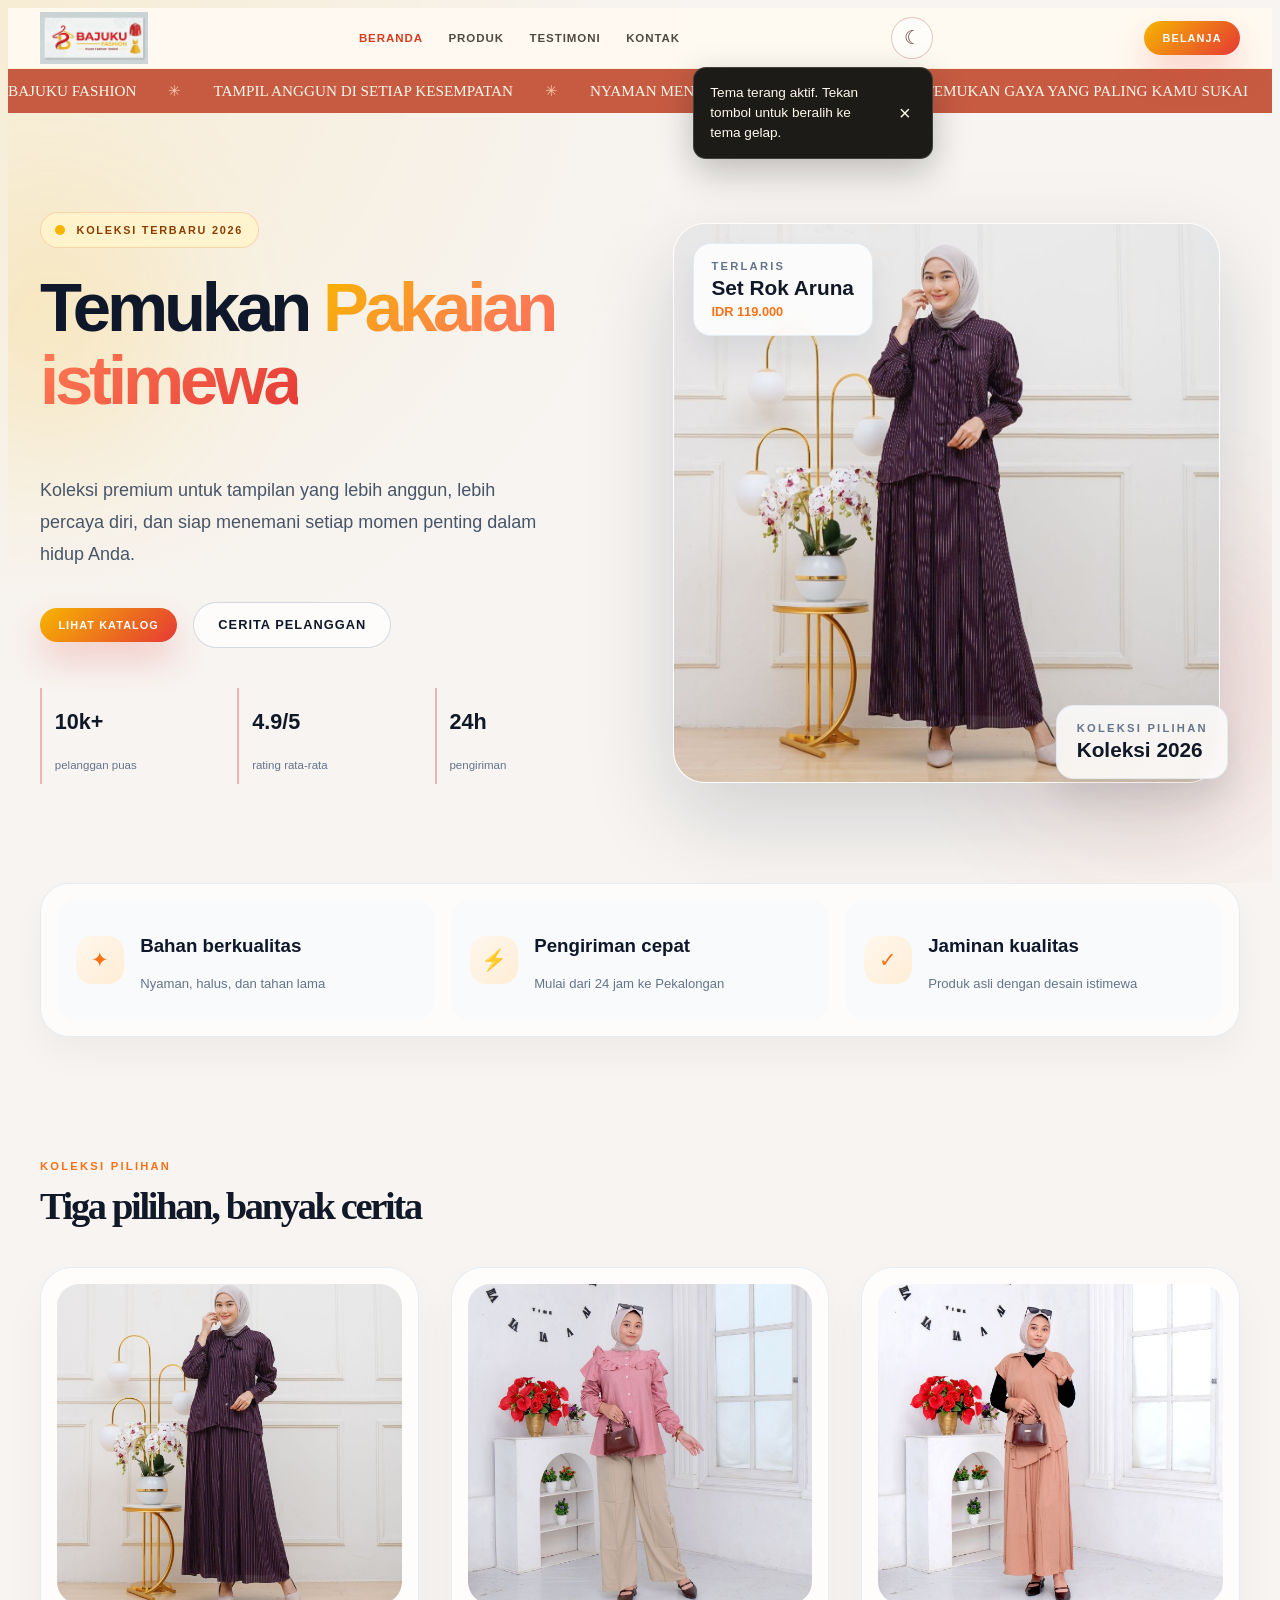
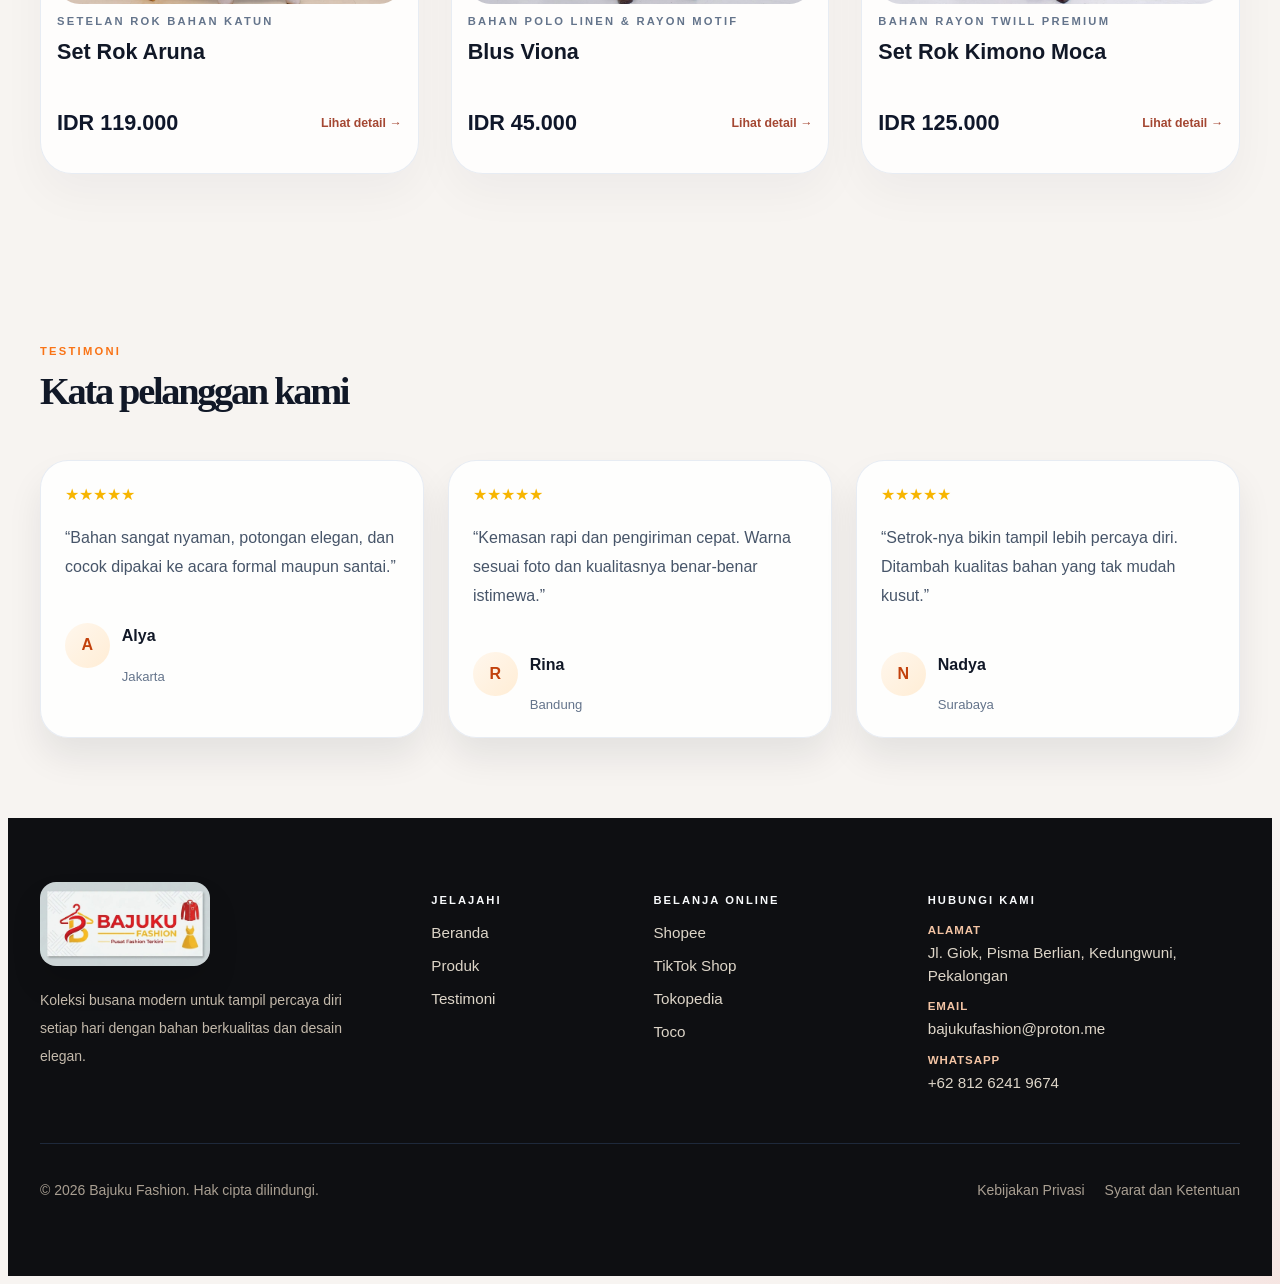
==== index.html @ 272b587d "v1.3.6" ====
<!DOCTYPE html>
<html lang="id">
  <head>
    <meta charset="UTF-8" />
    <meta name="viewport" content="width=device-width, initial-scale=1.0" />
    <title>Bajuku Fashion | Busana Wanita</title>
    <meta
      name="description"
      content="Bajuku Fashion menghadirkan koleksi set rok, blus, dan kimono berkualitas dengan desain modern dan nyaman untuk setiap aktivitas."
    />
    <meta name="color-scheme" content="light dark" />
    <link rel="icon" type="image/png" href="assets/img/logo-toko/bajuku-favicon.png" />
    <link rel="stylesheet" href="style.css" />
  </head>
  <body class="bg-[#f7f4f1] text-slate-800 antialiased">
    <header class="site-header">
      <div class="site-header-inner mx-auto max-w-7xl px-3 sm:px-6 lg:px-8">
        <a href="index.html" class="brand-mark" aria-label="Beranda Bajuku Fashion">
          <img src="assets/img/logo-toko/bajuku-landscape.avif" alt="Logo Bajuku Fashion" class="brand-logo" loading="eager" />
        </a>

        <nav class="site-nav" aria-label="Navigasi utama">
          <a href="index.html" class="nav-link active">Beranda</a>
          <a href="index.html#produk" class="nav-link">Produk</a>
          <a href="index.html#testimoni" class="nav-link">Testimoni</a>
          <a href="index.html#kontak" class="nav-link">Kontak</a>
        </nav>

        <div class="theme-controls">
          <button type="button" class="theme-toggle" aria-label="Aktifkan tema gelap" aria-pressed="false"><span aria-hidden="true">☾</span></button>
          <aside class="theme-toast" role="status" aria-live="polite" aria-atomic="true" hidden>
            <span data-theme-toast-message></span>
            <button type="button" class="theme-toast-close" aria-label="Tutup pesan tema">×</button>
          </aside>
        </div>
        <a href="#produk" class="primary-btn header-cta">Belanja</a>
      </div>
    </header>

    <div class="ticker" aria-label="Bajuku Fashion, tampil anggun, nyaman sepanjang hari, gaya percaya diri, koleksi istimewa">
      <div class="ticker-track" aria-hidden="true">
        <div class="ticker-group"><span>Bajuku Fashion</span><i>✳</i><span>Tampil anggun di setiap kesempatan</span><i>✳</i><span>Nyaman menemani langkahmu</span><i>✳</i><span>Temukan gaya yang paling kamu sukai</span><i>✳</i><span>Detail manis, pesona istimewa</span><i>✳</i><span>Rayakan cantik versimu</span><i>✳</i><span>Fashion wanita untuk hari penuh cerita</span><i>✳</i><span>Percaya diri, jadi diri sendiri</span><i>✳</i><span>Koleksi istimewa untukmu</span><i>✳</i><span>Cantik dan nyaman sepanjang hari</span><i>✳</i><span>Gaya percaya diri dimulai dari sini</span><i>✳</i><span>Temukan kenyamanan dalam setiap langkah</span><i>✳</i></div>
        <div class="ticker-group"><span>Bajuku Fashion</span><i>✳</i><span>Tampil anggun di setiap kesempatan</span><i>✳</i><span>Nyaman menemani langkahmu</span><i>✳</i><span>Temukan gaya yang paling kamu sukai</span><i>✳</i><span>Detail manis, pesona istimewa</span><i>✳</i><span>Rayakan cantik versimu</span><i>✳</i><span>Fashion wanita untuk hari penuh cerita</span><i>✳</i><span>Percaya diri, jadi diri sendiri</span><i>✳</i><span>Koleksi istimewa untukmu</span><i>✳</i><span>Cantik dan nyaman sepanjang hari</span><i>✳</i><span>Gaya percaya diri dimulai dari sini</span><i>✳</i><span>Temukan kenyamanan dalam setiap langkah</span><i>✳</i></div>
      </div>
    </div>

    <main id="home">
      <section class="hero-wrap">
        <div class="hero-orb orb-left"></div>
        <div class="hero-orb orb-right"></div>

        <div class="mx-auto grid max-w-7xl items-center gap-12 px-4 py-16 sm:px-6 lg:grid-cols-[1.05fr_0.95fr] lg:px-8 lg:py-20">
          <div class="reveal">
            <span class="hero-badge">
              <span class="inline-block h-2.5 w-2.5 rounded-full bg-brand-500"></span>
              Koleksi terbaru 2026
            </span>
            <h1 class="hero-title mt-6 max-w-xl text-4xl font-extrabold leading-[1.05] tracking-[-0.06em] text-slate-900 sm:text-5xl lg:text-[4.3rem]">
              Temukan <span class="gradient-text">Pakaian istimewa</span>
            </h1>
            <p class="mt-6 max-w-lg text-base leading-8 text-slate-600 sm:text-lg">
              Koleksi premium untuk tampilan yang lebih anggun, lebih percaya diri, dan siap menemani setiap momen penting dalam hidup Anda.
            </p>

            <div class="mt-8 flex flex-wrap items-center gap-4">
              <a href="#produk" class="primary-btn">Lihat katalog</a>
              <a href="#testimoni" class="secondary-btn">Cerita pelanggan</a>
            </div>

            <div class="mt-10 grid max-w-xl grid-cols-3 gap-4">
              <div class="stat-card">
                <p class="stat-value">10k+</p>
                <p class="stat-label">pelanggan puas</p>
              </div>
              <div class="stat-card">
                <p class="stat-value">4.9/5</p>
                <p class="stat-label">rating rata-rata</p>
              </div>
              <div class="stat-card">
                <p class="stat-value">24h</p>
                <p class="stat-label">pengiriman</p>
              </div>
            </div>
          </div>

          <div class="hero-visual reveal">
            <div class="hero-card main-card">
              <img src="assets/img/aruna-set-rok/aruna-set-rok-burgundy.avif" alt="Set Rok Aruna warna burgundy" loading="eager" fetchpriority="high" />
            </div>
            <div class="floating-tag tag-left">
              <span>Terlaris</span>
              <strong>Set Rok Aruna</strong>
              <em>IDR 119.000</em>
            </div>
            <div class="floating-tag tag-right">
              <span>Koleksi pilihan</span>
              <strong>Koleksi 2026</strong>
            </div>
          </div>
        </div>
      </section>

      <section class="mx-auto max-w-7xl px-4 pb-8 sm:px-6 lg:px-8">
        <div class="feature-band">
          <div class="feature-item">
            <div class="feature-ico">✦</div>
            <div>
              <h3>Bahan berkualitas</h3>
              <p>Nyaman, halus, dan tahan lama</p>
            </div>
          </div>
          <div class="feature-item">
            <div class="feature-ico">⚡</div>
            <div>
              <h3>Pengiriman cepat</h3>
              <p>Mulai dari 24 jam ke Pekalongan</p>
            </div>
          </div>
          <div class="feature-item">
            <div class="feature-ico">✓</div>
            <div>
              <h3>Jaminan kualitas</h3>
              <p>Produk asli dengan desain istimewa</p>
            </div>
          </div>
        </div>
      </section>

      <section id="produk" class="mx-auto max-w-7xl px-4 py-20 sm:px-6 lg:px-8">
        <div class="section-heading reveal">
          <p class="eyebrow">Koleksi pilihan</p>
          <h2 class="section-title">Tiga pilihan, banyak cerita</h2>
        </div>

        <div class="product-grid">
          <a class="product-card-link reveal" href="aruna.html" aria-label="Lihat detail Set Rok Aruna">
            <article class="product-card">
              <div class="product-image-wrap">
                <img src="assets/img/aruna-set-rok/aruna-set-rok-burgundy.avif" alt="Set Rok Aruna warna burgundy" loading="lazy" />
              </div>
              <p class="product-type">SETELAN ROK BAHAN KATUN</p>
              <h3 class="product-name">Set Rok Aruna</h3>
              <div class="product-card-bottom"><p class="price">IDR 119.000</p><span class="detail-link">Lihat detail <span aria-hidden="true">→</span></span></div>
            </article>
          </a>

          <a class="product-card-link reveal" href="viona.html" aria-label="Lihat detail Blus Viona">
            <article class="product-card">
              <div class="product-image-wrap">
                <img src="assets/img/blus-atasan/blus-viona-DustyPink.avif" alt="Blus Viona warna merah muda dusty pink" loading="lazy" />
              </div>
              <p class="product-type">BAHAN POLO LINEN &amp; RAYON MOTIF</p>
              <h3 class="product-name">Blus Viona</h3>
              <div class="product-card-bottom"><p class="price">IDR 45.000</p><span class="detail-link">Lihat detail <span aria-hidden="true">→</span></span></div>
            </article>
          </a>

          <a class="product-card-link reveal" href="kimono.html" aria-label="Lihat detail Set Rok Kimono">
            <article class="product-card">
              <div class="product-image-wrap">
                <img src="assets/img/set-rok-kimono/set-rok-kimono-mocca1.avif" alt="Set rok kimono rayon twill warna moca" loading="lazy" />
              </div>
              <p class="product-type">BAHAN RAYON TWILL PREMIUM</p>
              <h3 class="product-name">Set Rok Kimono Moca</h3>
              <div class="product-card-bottom"><p class="price">IDR 125.000</p><span class="detail-link">Lihat detail <span aria-hidden="true">→</span></span></div>
            </article>
          </a>
        </div>
      </section>

      <section id="testimoni" class="mx-auto max-w-7xl px-4 py-20 sm:px-6 lg:px-8">
        <div class="mb-12 reveal">
          <p class="eyebrow">Testimoni</p>
          <h2 class="section-title">Kata pelanggan kami</h2>
        </div>

        <div class="grid gap-6 md:grid-cols-3">
          <article class="testimonial reveal">
            <div class="mb-5 text-brand-500">★★★★★</div>
            <p>“Bahan sangat nyaman, potongan elegan, dan cocok dipakai ke acara formal maupun santai.”</p>
            <div class="mt-6 flex items-center gap-3">
              <div class="avatar">A</div>
              <div>
                <h4>Alya</h4>
                <span>Jakarta</span>
              </div>
            </div>
          </article>

          <article class="testimonial reveal">
            <div class="mb-5 text-brand-500">★★★★★</div>
            <p>“Kemasan rapi dan pengiriman cepat. Warna sesuai foto dan kualitasnya benar-benar istimewa.”</p>
            <div class="mt-6 flex items-center gap-3">
              <div class="avatar">R</div>
              <div>
                <h4>Rina</h4>
                <span>Bandung</span>
              </div>
            </div>
          </article>

          <article class="testimonial reveal">
            <div class="mb-5 text-brand-500">★★★★★</div>
            <p>“Setrok-nya bikin tampil lebih percaya diri. Ditambah kualitas bahan yang tak mudah kusut.”</p>
            <div class="mt-6 flex items-center gap-3">
              <div class="avatar">N</div>
              <div>
                <h4>Nadya</h4>
                <span>Surabaya</span>
              </div>
            </div>
          </article>
        </div>
      </section>
    </main>

    <footer id="kontak" class="bg-[#0e0f12]">
      <div class="mx-auto max-w-7xl px-4 py-16 sm:px-6 lg:px-8">
        <div class="grid landing-footer-grid gap-10">
          <div>
            <img src="assets/img/logo-toko/bajuku-landscape.avif" alt="Logo Bajuku Fashion" class="footer-logo" loading="lazy" />
            <p class="footer-description mt-5 max-w-xs text-sm leading-7">
              Koleksi busana modern untuk tampil percaya diri setiap hari dengan bahan berkualitas dan desain elegan.
            </p>
          </div>

          <div>
            <h3 class="footer-title">Jelajahi</h3>
            <ul class="footer-list">
              <li><a href="#home">Beranda</a></li>
              <li><a href="#produk">Produk</a></li>
              <li><a href="#testimoni">Testimoni</a></li>
            </ul>
          </div>

          <div>
            <h3 class="footer-title">Belanja Online</h3>
            <ul class="footer-list">
              <li><a href="https://shopee.co.id/bajukufashion99" target="_blank" rel="noopener noreferrer">Shopee</a></li>
              <li><a href="https://shop-id.tokopedia.com/view/product/1737655956384155134?" target="_blank" rel="noopener noreferrer">TikTok Shop</a></li>
              <li><a href="https://www.tokopedia.com/bajukufashion-209" target="_blank" rel="noopener noreferrer">Tokopedia</a></li>
              <li><a href="https://toco.id/store/bajuku-fashion" target="_blank" rel="noopener noreferrer">Toco</a></li>
            </ul>
          </div>

          <div>
            <h3 class="footer-title">Hubungi Kami</h3>
            <ul class="footer-list footer-contact-list">
              <li><span>Alamat</span><a href="https://www.google.com/maps/place/Asmaqila.id/@-6.9612144,109.6552704,21z/data=!4m6!3m5!1s0x2e702164f51b8b85:0x54703a730a37193d!8m2!3d-6.9612461!4d109.6552246!16s%2Fg%2F11ypdhgjb1?entry=ttu&amp;g_ep=EgoyMDI2MDkyMy4wIKXMDSoASAFQAw%3D%3D" target="_blank" rel="noopener noreferrer">Jl. Giok, Pisma Berlian, Kedungwuni, Pekalongan</a></li>
              <li><span>Email</span><a href="mailto:bajukufashion@proton.me">bajukufashion@proton.me</a></li>
              <li><span>WhatsApp</span><a href="https://wa.me/6281262419674" target="_blank" rel="noopener noreferrer">+62 812 6241 9674</a></li>
            </ul>
          </div>
        </div>

        <div class="mt-12 flex flex-col gap-4 border-t border-slate-800 pt-6 text-sm footer-legal sm:flex-row sm:items-center sm:justify-between">
          <p>© <span id="year">2026</span> Bajuku Fashion. Hak cipta dilindungi.</p>
          <div class="flex items-center gap-5">
            <a href="kebijakan-privasi.html">Kebijakan Privasi</a>
            <a href="syarat-ketentuan.html">Syarat dan Ketentuan</a>
          </div>
        </div>
      </div>
    </footer>

    <script src="script.js" defer></script>
  </body>
</html>
---- style.css ----
html {
  scroll-behavior: smooth;
}

body {
  font-family: Arial, Helvetica, sans-serif;
  background:
    radial-gradient(circle at top left, rgba(247, 181, 0, 0.12), transparent 22%),
    radial-gradient(circle at bottom right, rgba(229, 57, 53, 0.08), transparent 15%),
    #fffaf2;
}

img {
  display: block;
  max-width: 100%;
}

a,
a:hover,
a:focus-visible {
  color: inherit;
  text-decoration: none;
}

.gradient-text {
  background: linear-gradient(135deg, #f7b500 0%, #ff7b54 42%, #e53935 100%);
  -webkit-background-clip: text;
  background-clip: text;
  color: transparent;
}

.site-header {
  position: relative;
  background: rgba(255, 250, 242, 0.96);
  border-bottom: 1px solid rgba(201, 144, 18, 0.12);
}

.site-header-inner {
  min-height: 60px;
  display: flex;
  align-items: center;
  justify-content: space-between;
  gap: 1.5rem;
}

.brand-mark {
  display: inline-flex;
  align-items: center;
  justify-content: center;
  line-height: 0;
}

.brand-logo {
  width: 108px;
  height: 54px;
  object-fit: contain;
}

.nav-link {
  transition: color 0.25s ease;
}

.site-nav {
  display: flex;
  align-items: center;
  justify-content: center;
  flex-wrap: wrap;
  gap: clamp(0.7rem, 2vw, 1.8rem);
  color: #514a42;
  font-size: 0.72rem;
  font-weight: 700;
  letter-spacing: 0.08em;
  text-transform: uppercase;
}

.nav-link:hover,
.nav-link.active {
  color: #d63d1f;
}

.ticker {
  overflow: hidden;
  background: #c65b42;
  color: #fff8ed;
  padding: 0.82rem 0;
}

.ticker-track,
.ticker-group {
  display: flex;
  align-items: center;
}

.ticker-track {
  width: max-content;
  animation: ticker-scroll 52s linear infinite;
}

.ticker-group {
  flex: 0 0 auto;
  gap: 2rem;
  padding-right: 2rem;
  font-family: 'Times New Roman', Times, serif;
  font-size: 0.95rem;
  white-space: nowrap;
  text-transform: uppercase;
}

.ticker-group i {
  color: #f5c6aa;
  font-style: normal;
}

@keyframes ticker-scroll {
  from { transform: translateX(-50%); }
  to { transform: translateX(0); }
}

.primary-btn,
.secondary-btn,
.shop-btn,
.promo-btn {
  transition: all 0.25s ease;
}

.primary-btn {
  display: inline-flex;
  align-items: center;
  justify-content: center;
  border-radius: 9999px;
  background: linear-gradient(135deg, #f7b500 0%, #e53935 100%);
  color: #fff;
  padding: 0.7rem 1.15rem;
  font-size: 0.68rem;
  font-weight: 800;
  letter-spacing: 0.1em;
  text-transform: uppercase;
  box-shadow: 0 18px 35px rgba(229, 57, 53, 0.22);
}

.primary-btn:hover,
.secondary-btn:hover,
.shop-btn:hover,
.promo-btn:hover {
  transform: translateY(-2px);
}

.secondary-btn {
  display: inline-flex;
  align-items: center;
  justify-content: center;
  border-radius: 9999px;
  border: 1px solid rgba(148, 163, 184, 0.38);
  background: rgba(255, 255, 255, 0.7);
  color: #0f172a;
  padding: 0.9rem 1.5rem;
  font-size: 0.8rem;
  font-weight: 800;
  letter-spacing: 0.08em;
  text-transform: uppercase;
}

.hero-wrap {
  position: relative;
  overflow: hidden;
}

.hero-orb {
  position: absolute;
  border-radius: 50%;
  filter: blur(80px);
  opacity: 0.7;
}

.orb-left {
  left: -80px;
  top: 90px;
  width: 240px;
  height: 240px;
  background: rgba(247, 181, 0, 0.26);
}

.orb-right {
  right: -30px;
  bottom: 60px;
  width: 280px;
  height: 280px;
  background: rgba(229, 57, 53, 0.18);
}

.hero-badge {
  display: inline-flex;
  align-items: center;
  gap: 0.7rem;
  border-radius: 9999px;
  border: 1px solid rgba(231, 70, 35, 0.18);
  background: rgba(255, 244, 205, 0.9);
  color: #8c3d00;
  padding: 0.7rem 0.9rem;
  font-size: 0.68rem;
  font-weight: 800;
  letter-spacing: 0.16em;
  text-transform: uppercase;
}

.hero-visual {
  position: relative;
  min-height: 610px;
}

.hero-card {
  position: absolute;
  overflow: hidden;
  border-radius: 2rem;
  border: 1px solid rgba(255, 255, 255, 0.7);
  background: rgba(255, 255, 255, 0.7);
  box-shadow: 0 35px 90px rgba(15, 23, 42, 0.16);
}

.main-card {
  right: 20px;
  top: 30px;
  width: min(100%, 560px);
  height: 560px;
}

.main-card img {
  width: 100%;
  height: 100%;
  object-fit: cover;
}

.floating-tag {
  position: absolute;
  display: flex;
  flex-direction: column;
  gap: 0.25rem;
  border-radius: 1.1rem;
  background: rgba(255, 255, 255, 0.82);
  border: 1px solid rgba(226, 232, 240, 0.9);
  box-shadow: 0 18px 30px rgba(15, 23, 42, 0.08);
  backdrop-filter: blur(8px);
}

.tag-left {
  left: 0;
  top: 50px;
  padding: 1rem 1.1rem;
}

.tag-right {
  right: 12px;
  bottom: 24px;
  padding: 1rem 1.2rem;
}

.floating-tag span,
.panel-kicker,
.product-type,
.eyebrow,
.footer-title {
  font-size: 0.7rem;
  letter-spacing: 0.2em;
  text-transform: uppercase;
  font-weight: 800;
}

.floating-tag strong,
.footer-title,
.product-name,
.stat-value,
.section-title,
.testimonial h4 {
  color: #111827;
}

.floating-tag span {
  color: #64748b;
}

.floating-tag strong {
  font-size: 1.3rem;
  font-weight: 900;
}

.floating-tag em {
  font-size: 0.8rem;
  color: #f97316;
  font-style: normal;
  font-weight: 800;
}

.feature-band {
  display: grid;
  gap: 1rem;
  grid-template-columns: repeat(3, minmax(0, 1fr));
  border: 1px solid rgba(148, 163, 184, 0.2);
  background: rgba(255, 255, 255, 0.7);
  border-radius: 1.8rem;
  box-shadow: 0 18px 35px rgba(15, 23, 42, 0.04);
  padding: 1rem;
}

.feature-item {
  display: flex;
  align-items: center;
  gap: 1rem;
  border-radius: 1.2rem;
  background: rgba(248, 250, 252, 0.8);
  padding: 1rem 1.2rem;
}

.feature-ico {
  display: flex;
  align-items: center;
  justify-content: center;
  width: 3rem;
  height: 3rem;
  border-radius: 1rem;
  background: linear-gradient(135deg, #fff7ed 0%, #ffedd5 100%);
  color: #f97316;
  font-size: 1.3rem;
}

.feature-item h3 {
  font-weight: 800;
  color: #0f172a;
}

.feature-item p {
  color: #64748b;
  font-size: 0.82rem;
  margin-top: 0.2rem;
}

.eyebrow {
  color: #f97316;
}

.section-title {
  margin-top: 0.8rem;
  font-size: clamp(2rem, 3vw, 3rem);
  line-height: 1.1;
  letter-spacing: -0.06em;
  font-weight: 900;
  font-family: 'Times New Roman', Times, serif;
}

.section-heading {
  margin-bottom: 2.5rem;
}

.stat-card {
  min-width: 0;
  border-left: 2px solid rgba(229, 57, 53, 0.35);
  padding-left: 0.8rem;
}

.stat-value {
  font-size: 1.35rem;
  font-weight: 900;
  line-height: 1.2;
}

.stat-label {
  margin-top: 0.3rem;
  color: #64748b;
  font-size: 0.72rem;
  line-height: 1.4;
}

h1 {
  font-family: 'Times New Roman', Times, serif;
}

.hero-title {
  font-family: "SF Pro Display", -apple-system, BlinkMacSystemFont, sans-serif;
  font-weight: 700;
}

.filter-row {
  display: flex;
  flex-wrap: wrap;
  gap: 0.75rem;
}

.filter-btn,
.gallery-btn {
  transition: all 0.25s ease;
}

.filter-btn {
  border-radius: 9999px;
  border: 1px solid rgba(148, 163, 184, 0.25);
  background: rgba(255, 255, 255, 0.7);
  padding: 0.8rem 1.1rem;
  font-size: 0.72rem;
  font-weight: 800;
  letter-spacing: 0.12em;
  text-transform: uppercase;
  color: #334155;
}

.filter-btn:hover,
.filter-btn.active {
  background: linear-gradient(135deg, #f7b500 0%, #e53935 100%);
  color: white;
  border-color: transparent;
  box-shadow: 0 14px 24px rgba(229, 57, 53, 0.22);
}

.product-card {
  position: relative;
  border-radius: 2rem;
  background: rgba(255, 255, 255, 0.8);
  border: 1px solid rgba(226, 232, 240, 0.8);
  padding: 1rem;
  box-shadow: 0 20px 45px rgba(15, 23, 42, 0.04);
  transition: transform 0.3s ease, box-shadow 0.3s ease;
}

.product-grid {
  display: grid;
  grid-template-columns: repeat(3, minmax(0, 1fr));
  gap: 2rem;
}

.product-card-link {
  display: block;
  min-width: 0;
  color: inherit;
}

.product-card-link .product-card {
  height: 100%;
}

.product-card-link:hover .product-card {
  transform: translateY(-6px);
  box-shadow: 0 30px 60px rgba(15, 23, 42, 0.1);
}

.product-card-bottom {
  display: flex;
  align-items: center;
  justify-content: space-between;
  flex-wrap: wrap;
  gap: 0.65rem;
  margin-top: 1.25rem;
}

.detail-link {
  color: #a44732;
  font-size: 0.77rem;
  font-weight: 800;
}

.detail-main,
.policy-main {
  width: min(100% - 2rem, 80rem);
  margin: 0 auto;
}

.detail-main {
  padding-top: 2rem;
  padding-bottom: 5rem;
}

.breadcrumb {
  display: flex;
  flex-wrap: wrap;
  gap: 0.55rem;
  margin-bottom: 1.5rem;
  color: #71685f;
  font-size: 0.82rem;
}

.breadcrumb span {
  color: #b6a99d;
}

.product-detail-grid {
  display: grid;
  grid-template-columns: minmax(0, 1fr) minmax(0, 0.9fr);
  align-items: start;
  gap: clamp(2rem, 5vw, 5rem);
}

.detail-image-frame {
  overflow: hidden;
  aspect-ratio: 0.92;
  border: 1px solid rgba(112, 91, 72, 0.12);
  border-radius: 0.5rem;
  background: #eee8df;
}

.detail-main-image,
.detail-main-video {
  width: 100%;
  height: 100%;
  object-fit: cover;
}

.detail-main-video[hidden],
.detail-main-image[hidden] {
  display: none;
}

.detail-main-image {
  display: block;
}

.detail-gallery-controls {
  display: grid;
  gap: 0.75rem;
  margin-top: 0.8rem;
}

.detail-thumbnails {
  display: flex;
  gap: 0.55rem;
  overflow-x: auto;
  padding: 0.15rem 0 0.4rem;
  scrollbar-width: thin;
}

.gallery-thumbnail {
  flex: 0 0 4.5rem;
  width: 4.5rem;
  height: 4.5rem;
  overflow: hidden;
  border: 2px solid transparent;
  border-radius: 0.35rem;
  background: #eee8df;
  cursor: pointer;
}

.gallery-thumbnail.is-selected {
  border-color: #c65b42;
}

.gallery-thumbnail img {
  width: 100%;
  height: 100%;
  object-fit: cover;
}

.video-choice {
  justify-self: start;
  border: 1px solid #c65b42;
  border-radius: 0.3rem;
  background: #fffaf2;
  color: #9c432f;
  padding: 0.65rem 0.9rem;
  font: inherit;
  font-size: 0.82rem;
  font-weight: 700;
  cursor: pointer;
}

.video-choice:disabled {
  border-color: #d8d0c7;
  color: #82796f;
  cursor: not-allowed;
}

.image-caption {
  margin-top: 0.75rem;
  color: #71685f;
  font-size: 0.8rem;
}

.detail-copy {
  padding-top: 1rem;
}

.detail-title {
  margin-top: 0.75rem;
  color: #211d19;
  font-family: 'Times New Roman', Times, serif;
  font-size: 3rem;
  font-weight: 700;
  line-height: 1.05;
}

.detail-price {
  margin-top: 1rem;
  color: #9c432f;
  font-size: 1.6rem;
  font-weight: 800;
}

.detail-lead {
  margin-top: 1rem;
  color: #514a42;
  font-size: 1rem;
  line-height: 1.8;
}

.color-selector {
  margin-top: 1.5rem;
  border: 0;
  padding: 0;
}

.color-selector legend {
  margin-bottom: 0.75rem;
  color: #342f29;
  font-size: 0.88rem;
  font-weight: 700;
}

.selected-color {
  color: #71685f;
  font-weight: 400;
}

.color-options {
  display: flex;
  flex-wrap: wrap;
  gap: 0.55rem;
}

.color-option {
  display: inline-flex;
  align-items: center;
  gap: 0.5rem;
  min-height: 2.55rem;
  border: 1px solid #ddd4c9;
  border-radius: 9999px;
  padding: 0.45rem 0.8rem;
  background: rgba(255, 255, 255, 0.68);
  color: #403a34;
  font: inherit;
  font-size: 0.78rem;
  cursor: pointer;
}

.color-option.is-selected,
.color-option:focus-visible {
  border-color: #9c432f;
  outline: 2px solid rgba(156, 67, 47, 0.16);
  outline-offset: 2px;
}

.color-dot {
  width: 1rem;
  height: 1rem;
  flex: 0 0 auto;
  border: 1px solid rgba(0, 0, 0, 0.14);
  border-radius: 50%;
  background: var(--swatch-color);
}

.detail-marketplaces {
  display: grid;
  grid-template-columns: repeat(2, minmax(0, 1fr));
  gap: 0.65rem;
  margin-top: 1.6rem;
}

.detail-marketplaces a {
  display: flex;
  flex-direction: column;
  align-items: center;
  justify-content: center;
  gap: 0.2rem;
  min-height: 3.6rem;
  border: 1px solid #ddd4c9;
  border-radius: 0.35rem;
  background: #fff;
  color: #403a34;
  font-size: 0.83rem;
  font-weight: 700;
  text-align: center;
  text-decoration: none;
}

.detail-marketplaces a:hover {
  border-color: #a44732;
  color: #923e2c;
}

.marketplace-name {
  line-height: 1.2;
}

.marketplace-note {
  color: #756c63;
  font-size: 0.65rem;
  font-weight: 500;
}

.detail-information {
  display: grid;
  gap: 2rem;
  margin-top: 4rem;
  border-top: 1px solid #ddd4c9;
  padding-top: 2.5rem;
}

.detail-information > div:first-child > p {
  max-width: 48rem;
  margin-top: 0.8rem;
  color: #62594f;
  line-height: 1.7;
}

.description-panel {
  border: 1px solid #ddd4c9;
  border-radius: 0.75rem;
  padding: 1.25rem;
  background: rgba(255, 255, 255, 0.45);
}

.description-table {
  width: 100%;
  border-collapse: collapse;
}

.description-table caption {
  margin: 0 0 0.65rem;
  font-size: 1.5rem;
  text-align: left;
}

.description-table td {
  padding: 0;
  color: #514a42;
  line-height: 1.8;
}

.detail-columns {
  display: grid;
  grid-template-columns: repeat(2, minmax(0, 1fr));
  gap: 2.5rem;
}

.spec-section h3,
.product-notes h3 {
  margin-bottom: 0.8rem;
  color: #332d27;
  font-size: 1rem;
  font-weight: 800;
}

.detail-list {
  display: grid;
  gap: 0.6rem;
  padding-left: 1.2rem;
  color: #514a42;
  line-height: 1.65;
}

.size-list {
  display: grid;
}

.size-list > div {
  display: flex;
  justify-content: space-between;
  gap: 1rem;
  border-bottom: 1px solid #e6dfd6;
  padding: 0.65rem 0;
  color: #514a42;
  font-size: 0.9rem;
}

.size-list dd {
  margin: 0;
  font-weight: 700;
  text-align: right;
}

.product-notes {
  border-left: 3px solid #c65b42;
  padding-left: 1rem;
}

.simple-footer {
  display: flex;
  flex-wrap: wrap;
  align-items: center;
  justify-content: space-between;
  gap: 0.9rem 2rem;
  background: #1d1b18;
  padding: 1.5rem max(calc((100vw - 80rem) / 2), 1.25rem);
  color: #ddd5c8;
  font-size: 0.8rem;
}

.simple-footer a:first-child {
  color: #fff8ed;
  font-weight: 800;
}

.simple-footer a:hover {
  color: #f3c4a4;
}

.policy-main {
  min-height: calc(100vh - 150px);
  padding-top: 2rem;
  padding-bottom: 5rem;
}

.policy-content {
  max-width: 54rem;
  padding: 1.5rem 0 2rem;
}

.policy-list {
  display: grid;
  gap: 1.1rem;
  margin-top: 2rem;
  padding-left: 1.35rem;
  color: #514a42;
  font-size: 1rem;
  line-height: 1.8;
}

.policy-statement {
  margin-top: 1.5rem;
  color: #514a42;
  font-size: 1.05rem;
  line-height: 1.9;
}

.policy-thanks {
  margin-top: 1.5rem;
  color: #514a42;
  line-height: 1.7;
}

.policy-back {
  margin-top: 1.5rem;
}

.product-card:hover {
  transform: translateY(-8px);
  box-shadow: 0 30px 60px rgba(15, 23, 42, 0.1);
}

.product-card.hidden {
  display: none;
}

.product-image-wrap {
  overflow: hidden;
  border-radius: 1.4rem;
}

.product-image-wrap img {
  width: 100%;
  height: 320px;
  object-fit: cover;
  transition: transform 0.45s ease;
}

.product-card:hover .product-image-wrap img {
  transform: scale(1.05);
}

.product-type {
  color: #64748b;
}

.product-name {
  margin-top: 0.5rem;
  font-size: 1.35rem;
  font-weight: 900;
  line-height: 1.3;
}

.product-badge {
  display: inline-flex;
  align-items: center;
  justify-content: center;
  border-radius: 9999px;
  padding: 0.35rem 0.7rem;
  font-size: 0.65rem;
  font-weight: 800;
  letter-spacing: 0.08em;
  text-transform: uppercase;
}

.product-badge.hot { background: #fff4d6; color: #b75d00; }
.product-badge.new { background: #fff1f2; color: #be123c; }
.product-badge.trend { background: #fff6d9; color: #ca8a04; }
.product-badge.fresh { background: #fff0dc; color: #b45309; }
.product-badge.limited { background: #fff1f2; color: #e53935; }
.product-badge.popular { background: #fffaf0; color: #b45309; }

.price {
  font-size: 1.35rem;
  font-weight: 900;
  color: #0f172a;
}

.meta {
  margin-top: 0.18rem;
  color: #64748b;
  font-size: 0.85rem;
}

.shop-btn {
  border: none;
  border-radius: 9999px;
  background: #111827;
  color: white;
  padding: 0.78rem 1.1rem;
  font-size: 0.75rem;
  font-weight: 800;
  letter-spacing: 0.08em;
  text-transform: uppercase;
}

.marketplace-links {
  display: flex;
  flex-wrap: wrap;
  gap: 0.45rem;
  margin-top: 1rem;
}

.marketplace-links a {
  display: inline-flex;
  align-items: center;
  justify-content: center;
  min-height: 2.35rem;
  border: 1px solid #e2e8f0;
  border-radius: 9999px;
  padding: 0.5rem 0.72rem;
  color: #334155;
  font-size: 0.68rem;
  font-weight: 700;
  text-decoration: none;
  transition: background 0.2s ease, color 0.2s ease, border-color 0.2s ease;
}

.marketplace-links a:hover {
  border-color: #d47b00;
  background: #fff8df;
  color: #8d3d00;
}

.marketplace-links a.recommended {
  border-color: #111827;
  background: #111827;
  color: #fff;
}

.marketplace-links a.recommended:hover {
  background: #334155;
}

.gallery-slider {
  position: relative;
  overflow: hidden;
  border-radius: 2rem;
  min-height: 440px;
}

.slide {
  position: absolute;
  inset: 0;
  opacity: 0;
  pointer-events: none;
  transition: opacity 0.5s ease, transform 0.5s ease;
  transform: scale(1.02);
}

.slide.active {
  opacity: 1;
  pointer-events: auto;
  transform: scale(1);
}

.slide-caption {
  position: absolute;
  left: 2rem;
  bottom: 2rem;
  padding: 1rem 1.2rem;
  border-radius: 1rem;
  background: rgba(15, 23, 42, 0.38);
  border: 1px solid rgba(255, 255, 255, 0.18);
  backdrop-filter: blur(10px);
}

.slide-caption p {
  color: rgba(255, 255, 255, 0.84);
  font-size: 0.7rem;
  letter-spacing: 0.18em;
  text-transform: uppercase;
}

.slide-caption h3 {
  margin-top: 0.5rem;
  font-size: 2rem;
  font-weight: 900;
}

.gallery-btn {
  display: inline-flex;
  align-items: center;
  justify-content: center;
  width: 3rem;
  height: 3rem;
  border-radius: 9999px;
  border: 1px solid rgba(255, 255, 255, 0.2);
  background: rgba(255, 255, 255, 0.06);
  color: white;
  font-size: 1.25rem;
}

.gallery-btn:hover {
  background: rgba(249, 115, 22, 0.2);
  border-color: rgba(251, 146, 60, 0.5);
}

.feature-panel,
.testimonial {
  border: 1px solid rgba(226, 232, 240, 0.8);
  background: rgba(255, 255, 255, 0.08);
  border-radius: 1.75rem;
  box-shadow: 0 20px 35px rgba(15, 23, 42, 0.08);
}

.feature-panel {
  padding: 1.5rem;
}

.feature-panel ul {
  margin-top: 1rem;
  display: grid;
  gap: 0.85rem;
  color: rgba(255, 255, 255, 0.74);
  font-size: 0.95rem;
  line-height: 1.7;
}

.feature-panel li {
  display: flex;
  gap: 0.7rem;
  align-items: flex-start;
}

.feature-panel li::before {
  content: '✦';
  color: #fbbf24;
  font-size: 0.8rem;
  line-height: 1.8;
}

.promo-panel {
  border-radius: 1.8rem;
  background: linear-gradient(135deg, #f7b500 0%, #e53935 100%);
  padding: 1.7rem 1.5rem;
  color: white;
  box-shadow: 0 24px 46px rgba(229, 57, 53, 0.25);
}

.promo-panel p {
  font-size: 0.7rem;
  letter-spacing: 0.2em;
  text-transform: uppercase;
  opacity: 0.85;
}

.promo-panel h3 {
  margin-top: 0.9rem;
  font-size: clamp(2rem, 2.5vw, 3rem);
  line-height: 1.1;
  font-weight: 900;
}

.promo-panel span {
  display: block;
  margin-top: 0.7rem;
  color: rgba(255, 255, 255, 0.82);
}

.promo-btn {
  display: inline-flex;
  margin-top: 1.4rem;
  border-radius: 9999px;
  background: white;
  color: #111827;
  padding: 0.8rem 1.3rem;
  font-size: 0.72rem;
  font-weight: 800;
  letter-spacing: 0.08em;
  text-transform: uppercase;
}

.testimonial {
  background: rgba(255, 255, 255, 0.85);
  padding: 1.5rem;
}

.testimonial p {
  color: #475569;
  line-height: 1.8;
  font-size: 1rem;
}

.avatar {
  display: flex;
  align-items: center;
  justify-content: center;
  width: 2.8rem;
  height: 2.8rem;
  border-radius: 50%;
  background: linear-gradient(135deg, #fff7ed 0%, #ffedd5 100%);
  color: #c2410c;
  font-weight: 900;
}

.testimonial h4 {
  font-weight: 800;
}

.testimonial span {
  color: #64748b;
  font-size: 0.82rem;
}

.footer-logo {
  width: 170px;
  border-radius: 1rem;
  box-shadow: 0 18px 30px rgba(0, 0, 0, 0.12);
}

.footer-title {
  color: #f8fafc;
  font-weight: 800;
  letter-spacing: 0.18em;
  text-transform: uppercase;
}

.footer-list {
  margin: 1rem 0 0;
  padding: 0;
  display: grid;
  gap: 0.65rem;
  color: #ddd5c8;
  font-size: 0.95rem;
  line-height: 1.5;
  list-style: none;
}

.footer-list a {
  transition: color 0.2s ease;
  text-decoration: none;
}

.footer-list a:hover {
  color: #f3c4a4;
}

footer {
  color: #ddd5c8;
}

.footer-description {
  color: #c3b9ab;
}

.landing-footer-grid {
  grid-template-columns: minmax(12rem, 1.35fr) minmax(8rem, 0.7fr) minmax(10rem, 0.9fr) minmax(15rem, 1.2fr);
}

.landing-footer-grid > div {
  min-width: 0;
}

.footer-contact-list li {
  display: grid;
  gap: 0.2rem;
  overflow-wrap: anywhere;
}

.footer-contact-list li > span:first-child {
  color: #f3c4a4;
  font-size: 0.72rem;
  font-weight: 800;
  letter-spacing: 0.08em;
  text-transform: uppercase;
}

.footer-legal {
  color: #a99f92;
}

footer a {
  color: inherit;
  text-decoration: none;
}

footer a:hover {
  color: #f3c4a4;
}

.reveal {
  opacity: 0;
  transform: translateY(24px);
  transition: opacity 0.7s ease, transform 0.7s ease;
}

.reveal.is-visible {
  opacity: 1;
  transform: translateY(0);
}

@media (max-width: 1024px) {
  .landing-footer-grid {
    grid-template-columns: repeat(2, minmax(0, 1fr));
  }

  .hero-visual {
    min-height: 520px;
  }

  .main-card {
    width: min(100%, 480px);
    height: 500px;
  }
}

@media (max-width: 768px) {
  .brand-logo {
    width: 92px;
    height: 46px;
  }

  .feature-band {
    grid-template-columns: 1fr;
  }

  .hero-visual {
    min-height: 470px;
  }

  .product-grid {
    grid-template-columns: repeat(2, minmax(0, 1fr));
  }

  .product-detail-grid {
    grid-template-columns: minmax(0, 1fr);
    gap: 1.5rem;
  }

  .detail-image-frame {
    aspect-ratio: 1.1;
  }

  .main-card {
    right: 0;
    left: 0;
    margin: 0 auto;
    width: min(100%, 440px);
    height: 420px;
  }

  .tag-left {
    left: 14px;
    top: 18px;
  }

  .tag-right {
    right: 18px;
    bottom: 10px;
  }
}

@media (max-width: 640px) {
  .brand-logo {
    width: 80px;
    height: 40px;
  }

  .site-header-inner {
    min-height: 56px;
    flex-wrap: wrap;
    justify-content: center;
    gap: 0.25rem 0.9rem;
    padding-top: 0.25rem;
    padding-bottom: 0.25rem;
  }

  .site-nav {
    order: 3;
    width: 100%;
    gap: 0.45rem 1rem;
    font-size: 0.62rem;
  }

  .detail-main,
  .policy-main {
    width: min(100% - 1.5rem, 80rem);
  }

  .detail-title {
    font-size: 2.35rem;
  }

  .gallery-thumbnail {
    flex-basis: 3.8rem;
    width: 3.8rem;
    height: 3.8rem;
  }

  .landing-footer-grid {
    grid-template-columns: 1fr;
  }

  .detail-columns {
    grid-template-columns: 1fr;
    gap: 1.5rem;
  }

  .detail-marketplaces {
    gap: 0.5rem;
  }

  .simple-footer {
    align-items: flex-start;
    flex-direction: column;
    padding: 1.5rem 1rem;
  }

  .header-cta {
    padding: 0.55rem 0.85rem;
    font-size: 0.62rem;
  }

  .product-grid {
    grid-template-columns: 1fr;
    gap: 1.2rem;
  }

  .product-image-wrap img {
    height: 360px;
  }

  .hero-badge {
    letter-spacing: 0.12em;
    font-size: 0.62rem;
  }

  .hero-visual {
    min-height: 390px;
  }

  .main-card {
    height: 330px;
  }

  .tag-left,
  .tag-right {
    padding: 0.8rem 0.85rem;
  }

  .floating-tag strong {
    font-size: 1rem;
  }

  .slide-caption {
    left: 1rem;
    right: 1rem;
    bottom: 1rem;
  }
}

@media (prefers-reduced-motion: reduce) {
  html { scroll-behavior: auto; }
  *, *::before, *::after { transition-duration: 0.01ms !important; }
}

/* Static utility styles keep the layout available without a runtime CSS CDN. */
* { box-sizing: border-box; }
.mx-auto { margin-left: auto; margin-right: auto; }
.flex { display: flex; }
.inline-flex { display: inline-flex; }
.inline-block { display: inline-block; }
.grid { display: grid; }
.hidden { display: none; }
.flex-col { flex-direction: column; }
.flex-wrap { flex-wrap: wrap; }
.items-center { align-items: center; }
.items-start { align-items: flex-start; }
.justify-between { justify-content: space-between; }
.grid-cols-3 { grid-template-columns: repeat(3, minmax(0, 1fr)); }
.gap-2 { gap: 0.5rem; }
.gap-3 { gap: 0.75rem; }
.gap-4 { gap: 1rem; }
.gap-5 { gap: 1.25rem; }
.gap-6 { gap: 1.5rem; }
.gap-7 { gap: 1.75rem; }
.gap-8 { gap: 2rem; }
.gap-10 { gap: 2.5rem; }
.gap-12 { gap: 3rem; }
.max-w-7xl { max-width: 80rem; }
.max-w-xl { max-width: 36rem; }
.max-w-lg { max-width: 32rem; }
.max-w-xs { max-width: 20rem; }
.w-full { width: 100%; }
.h-2\.5 { height: 0.625rem; }
.w-2\.5 { width: 0.625rem; }
.h-\[440px\] { height: 440px; }
.object-cover { object-fit: cover; }
.px-3 { padding-left: 0.75rem; padding-right: 0.75rem; }
.px-4 { padding-left: 1rem; padding-right: 1rem; }
.py-2 { padding-top: 0.5rem; padding-bottom: 0.5rem; }
.py-16 { padding-top: 4rem; padding-bottom: 4rem; }
.py-20 { padding-top: 5rem; padding-bottom: 5rem; }
.pb-8 { padding-bottom: 2rem; }
.pt-6 { padding-top: 1.5rem; }
.mt-5 { margin-top: 1.25rem; }
.mt-6 { margin-top: 1.5rem; }
.mt-8 { margin-top: 2rem; }
.mt-10 { margin-top: 2.5rem; }
.mt-12 { margin-top: 3rem; }
.mb-5 { margin-bottom: 1.25rem; }
.mb-10 { margin-bottom: 2.5rem; }
.mb-12 { margin-bottom: 3rem; }
.text-4xl { font-size: 2.25rem; }
.text-base { font-size: 1rem; }
.text-sm { font-size: 0.875rem; }
.text-white { color: #fff; }
.text-slate-300 { color: #cbd5e1; }
.text-slate-400 { color: #94a3b8; }
.text-slate-500 { color: #64748b; }
.text-slate-600 { color: #475569; }
.text-slate-700 { color: #334155; }
.text-slate-800 { color: #1e293b; }
.text-slate-900 { color: #0f172a; }
.text-brand-200 { color: #ffe379; }
.text-brand-500 { color: #f7b500; }
.bg-brand-500 { background-color: #f7b500; }
.bg-white\/80 { background-color: rgba(255, 255, 255, 0.8); }
.bg-\[\#f7f4f1\] { background-color: #f7f4f1; }
.bg-\[\#17181b\] { background-color: #17181b; }
.bg-\[\#0e0f12\] { background-color: #0e0f12; }
.border { border: 1px solid #e2e8f0; }
.border-t { border-top: 1px solid; }
.border-slate-200 { border-color: #e2e8f0; }
.border-slate-800 { border-color: #1e293b; }
.rounded-full { border-radius: 9999px; }
.shadow-sm { box-shadow: 0 1px 2px rgba(15, 23, 42, 0.08); }
.font-bold { font-weight: 700; }
.font-extrabold { font-weight: 800; }
.uppercase { text-transform: uppercase; }
.antialiased { -webkit-font-smoothing: antialiased; }
.transition { transition: all 0.25s ease; }
.leading-7 { line-height: 1.75rem; }
.leading-8 { line-height: 2rem; }
.leading-\[1\.05\] { line-height: 1.05; }
.tracking-\[0\.12em\] { letter-spacing: 0.12em; }
.tracking-\[0\.16em\] { letter-spacing: 0.16em; }
.tracking-\[-0\.06em\] { letter-spacing: -0.06em; }
.text-\[0\.68rem\] { font-size: 0.68rem; }
.text-\[0\.74rem\] { font-size: 0.74rem; }
.hover\:border-brand-300:hover { border-color: #ffd24a; }
.hover\:text-brand-600:hover { color: #e89a00; }

.hero-title.font-extrabold { font-weight: 700; }

.theme-controls {
  position: relative;
  display: flex;
  flex: 0 0 auto;
}

.theme-toggle {
  display: inline-flex;
  width: 2.65rem;
  height: 2.65rem;
  align-items: center;
  justify-content: center;
  border: 1px solid rgba(156, 67, 47, 0.3);
  border-radius: 50%;
  background: rgba(255, 255, 255, 0.65);
  color: #633a2d;
  font-size: 1.2rem;
  cursor: pointer;
  transition: background 0.2s ease, color 0.2s ease, transform 0.2s ease;
}

.theme-toggle:hover {
  transform: translateY(-1px);
  background: #fff;
}

.theme-toggle:focus-visible,
.theme-toast-close:focus-visible {
  outline: 2px solid #c65b42;
  outline-offset: 3px;
}

.theme-toast {
  position: absolute;
  z-index: 1000;
  top: calc(100% + 0.5rem);
  right: 0;
  display: flex;
  align-items: center;
  gap: 1rem;
  width: 15rem;
  max-width: calc(100vw - 5rem);
  border: 1px solid rgba(255, 255, 255, 0.16);
  border-radius: 0.8rem;
  padding: 0.9rem 1rem;
  background: #1d1b18;
  color: #fff8ed;
  box-shadow: 0 12px 36px rgba(0, 0, 0, 0.24);
  font-size: 0.85rem;
  line-height: 1.5;
  animation: toast-appear 0.3s ease-out both;
}

.theme-toast[hidden] { display: none; }

:root[data-theme="light"] {
  color-scheme: light;
}

.theme-toast-close {
  flex: 0 0 auto;
  border: 0;
  padding: 0.1rem 0.35rem;
  background: transparent;
  color: inherit;
  font: inherit;
  font-size: 1.25rem;
  cursor: pointer;
}

@keyframes toast-appear {
  from { opacity: 0; translate: 0 0.5rem; }
  to { opacity: 1; translate: 0 0; }
}

:root[data-theme="dark"] {
  color-scheme: dark;

  & body,
  & body.text-slate-800 {
    background-color: #17181b;
    background-image:
      radial-gradient(circle at top left, rgba(247, 181, 0, 0.08), transparent 22%),
      radial-gradient(circle at bottom right, rgba(229, 57, 53, 0.08), transparent 15%);
    color: #e7e5e4;
  }

  & .site-header {
    background: rgba(23, 24, 27, 0.96);
    border-bottom-color: rgba(255, 255, 255, 0.1);
  }

  & .site-nav,
  & .secondary-btn,
  & .detail-title,
  & .detail-price,
  & .floating-tag strong,
  & .section-title,
  & .testimonial h4,
  & .testimonial p,
  & .feature-item h3,
  & .color-selector legend,
  & .selected-color,
  & .spec-section h3,
  & .product-notes h3 {
    color: #f5f1eb;
  }

  & .nav-link,
  & .breadcrumb,
  & .floating-tag span,
  & .feature-item p,
  & .stat-label,
  & .product-type,
  & .image-caption,
  & .detail-lead,
  & .detail-information > div:first-child > p,
  & .detail-list,
  & .size-list > div,
  & .policy-list,
  & .policy-statement,
  & .policy-thanks {
    color: #c4beb5;
  }

  & .hero-title.text-slate-900,
  & .product-name,
  & .price,
  & .text-slate-800,
  & .text-slate-900 {
    color: #f5f1eb;
  }

  & .stat-value {
    color: #fff;
  }

  & .hero-badge {
    background: rgba(70, 50, 24, 0.8);
    color: #f6d18a;
  }

  & .theme-toggle {
    border-color: rgba(255, 255, 255, 0.18);
    background: #25262a;
    color: #f5d58a;
  }

  & .theme-toggle:hover {
    background: #35363b;
  }

  & .secondary-btn,
  & .floating-tag,
  & .feature-band,
  & .feature-item,
  & .product-card,
  & .testimonial,
  & .detail-image-frame,
  & .gallery-thumbnail,
  & .color-option,
  & .detail-marketplaces a,
  & .description-panel {
    border-color: rgba(255, 255, 255, 0.13);
    background-color: rgba(37, 38, 42, 0.88);
    color: #e7e5e4;
  }

  & .detail-information {
    border-top-color: rgba(255, 255, 255, 0.15);
  }

  & .size-list > div {
    border-bottom-color: rgba(255, 255, 255, 0.12);
  }

  & .description-panel .section-title {
    color: #f5f1eb;
  }

  & .description-table caption {
    color: #f5f1eb;
  }

  & .description-table td {
    color: #c4beb5;
  }

  & .text-slate-500,
  & .text-slate-600,
  & .text-slate-700 {
    color: #c4beb5;
  }

  & .detail-link {
    color: #f0a181;
  }

  & .bg-\[\#f7f4f1\] {
    background-color: #17181b;
  }
}

@media (max-width: 640px) {
  .theme-toast {
    top: calc(100% + 0.5rem);
    left: 0;
    right: auto;
    width: min(15rem, calc(100vw - 11rem));
    max-width: calc(100vw - 5rem);
  }
}

@media (min-width: 640px) {
  .sm\:flex-row { flex-direction: row; }
  .sm\:items-center { align-items: center; }
  .sm\:items-end { align-items: flex-end; }
  .sm\:justify-between { justify-content: space-between; }
  .sm\:gap-3 { gap: 0.75rem; }
  .sm\:px-5 { padding-left: 1.25rem; padding-right: 1.25rem; }
  .sm\:px-6 { padding-left: 1.5rem; padding-right: 1.5rem; }
  .sm\:text-5xl { font-size: 3rem; }
  .sm\:text-lg { font-size: 1.125rem; }
}

@media (min-width: 768px) {
  .md\:flex-row { flex-direction: row; }
  .md\:items-end { align-items: flex-end; }
  .md\:justify-between { justify-content: space-between; }
  .md\:grid-cols-2 { grid-template-columns: repeat(2, minmax(0, 1fr)); }
  .md\:grid-cols-3 { grid-template-columns: repeat(3, minmax(0, 1fr)); }
  .md\:inline-flex { display: inline-flex; }
}

@media (min-width: 1024px) {
  .lg\:flex { display: flex; }
  .lg\:grid-cols-4 { grid-template-columns: repeat(4, minmax(0, 1fr)); }
  .lg\:grid-cols-\[1\.05fr_0\.95fr\] { grid-template-columns: 1.05fr 0.95fr; }
  .lg\:grid-cols-\[1\.2fr_0\.8fr\] { grid-template-columns: 1.2fr 0.8fr; }
  .lg\:px-8 { padding-left: 2rem; padding-right: 2rem; }
  .lg\:py-20 { padding-top: 5rem; padding-bottom: 5rem; }
  .lg\:text-\[4\.3rem\] { font-size: 4.3rem; }
}

@media (min-width: 1280px) {
  .xl\:grid-cols-3 { grid-template-columns: repeat(3, minmax(0, 1fr)); }
}
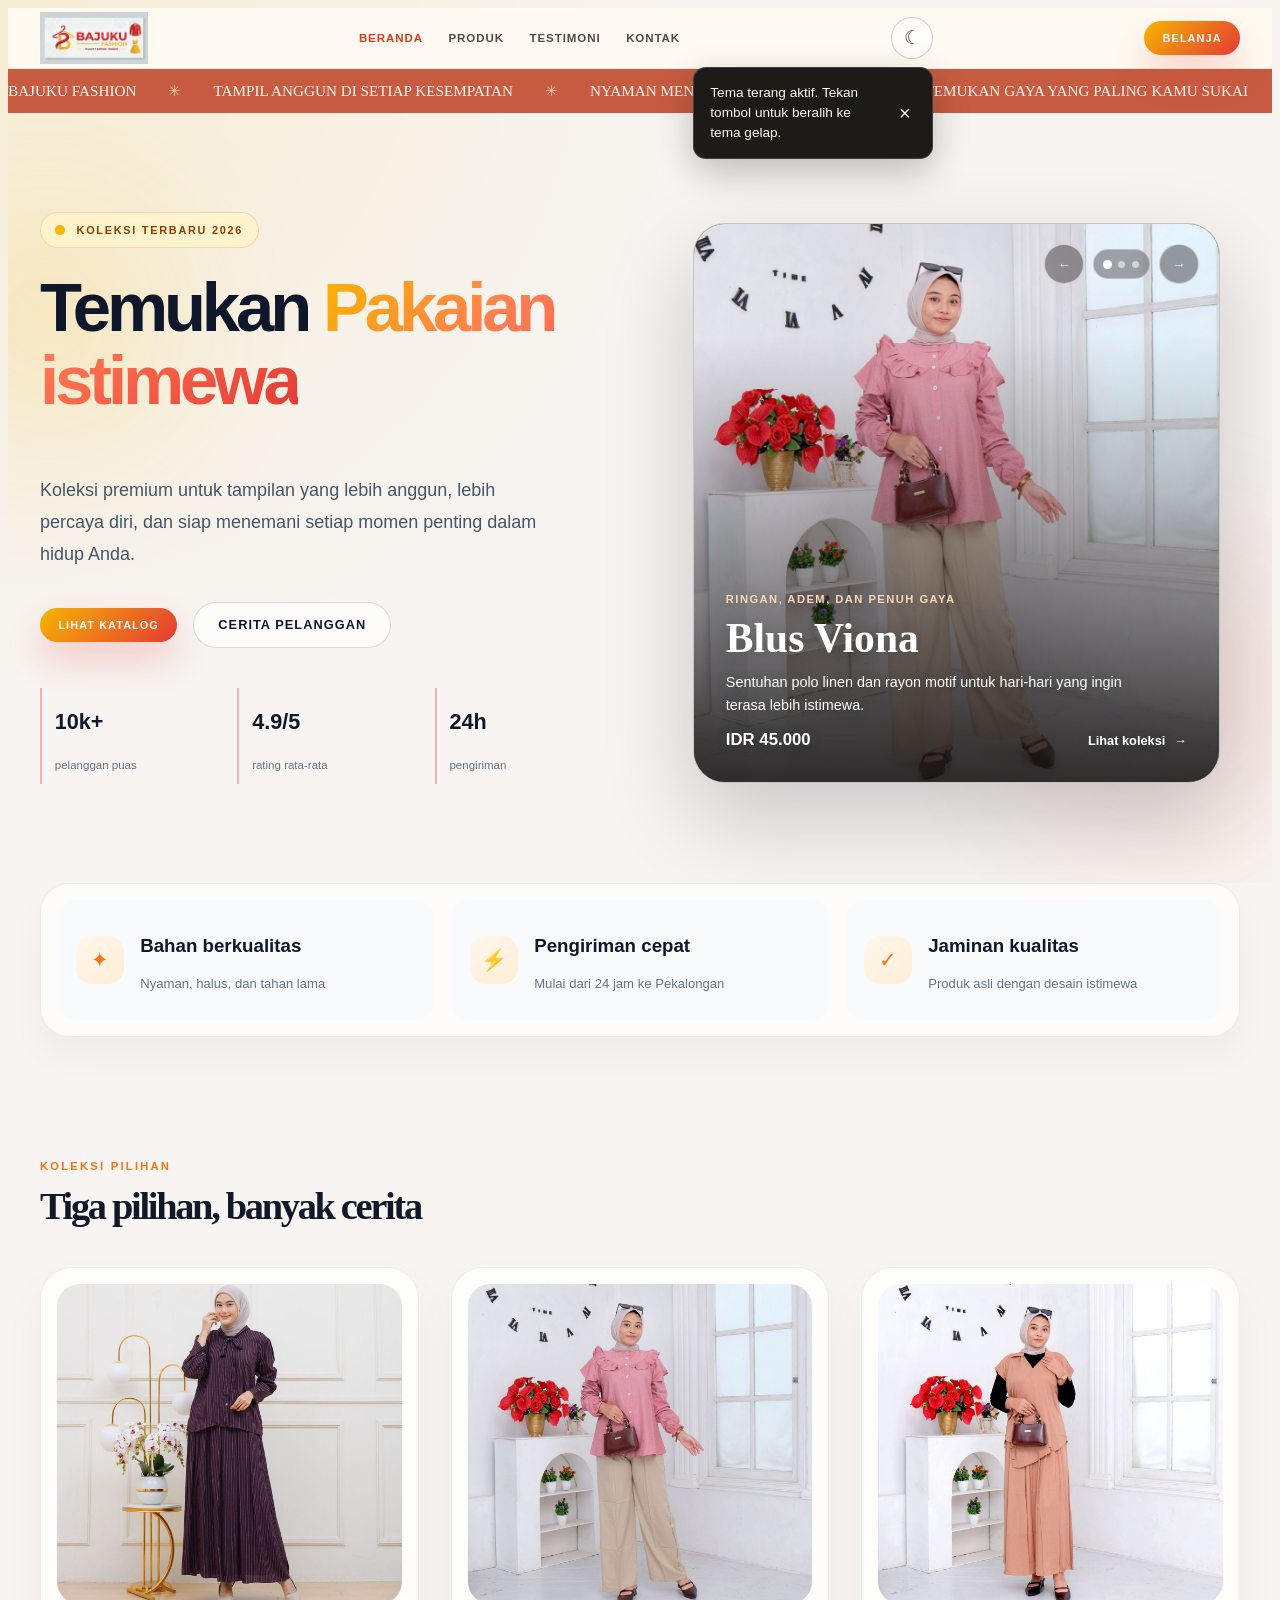
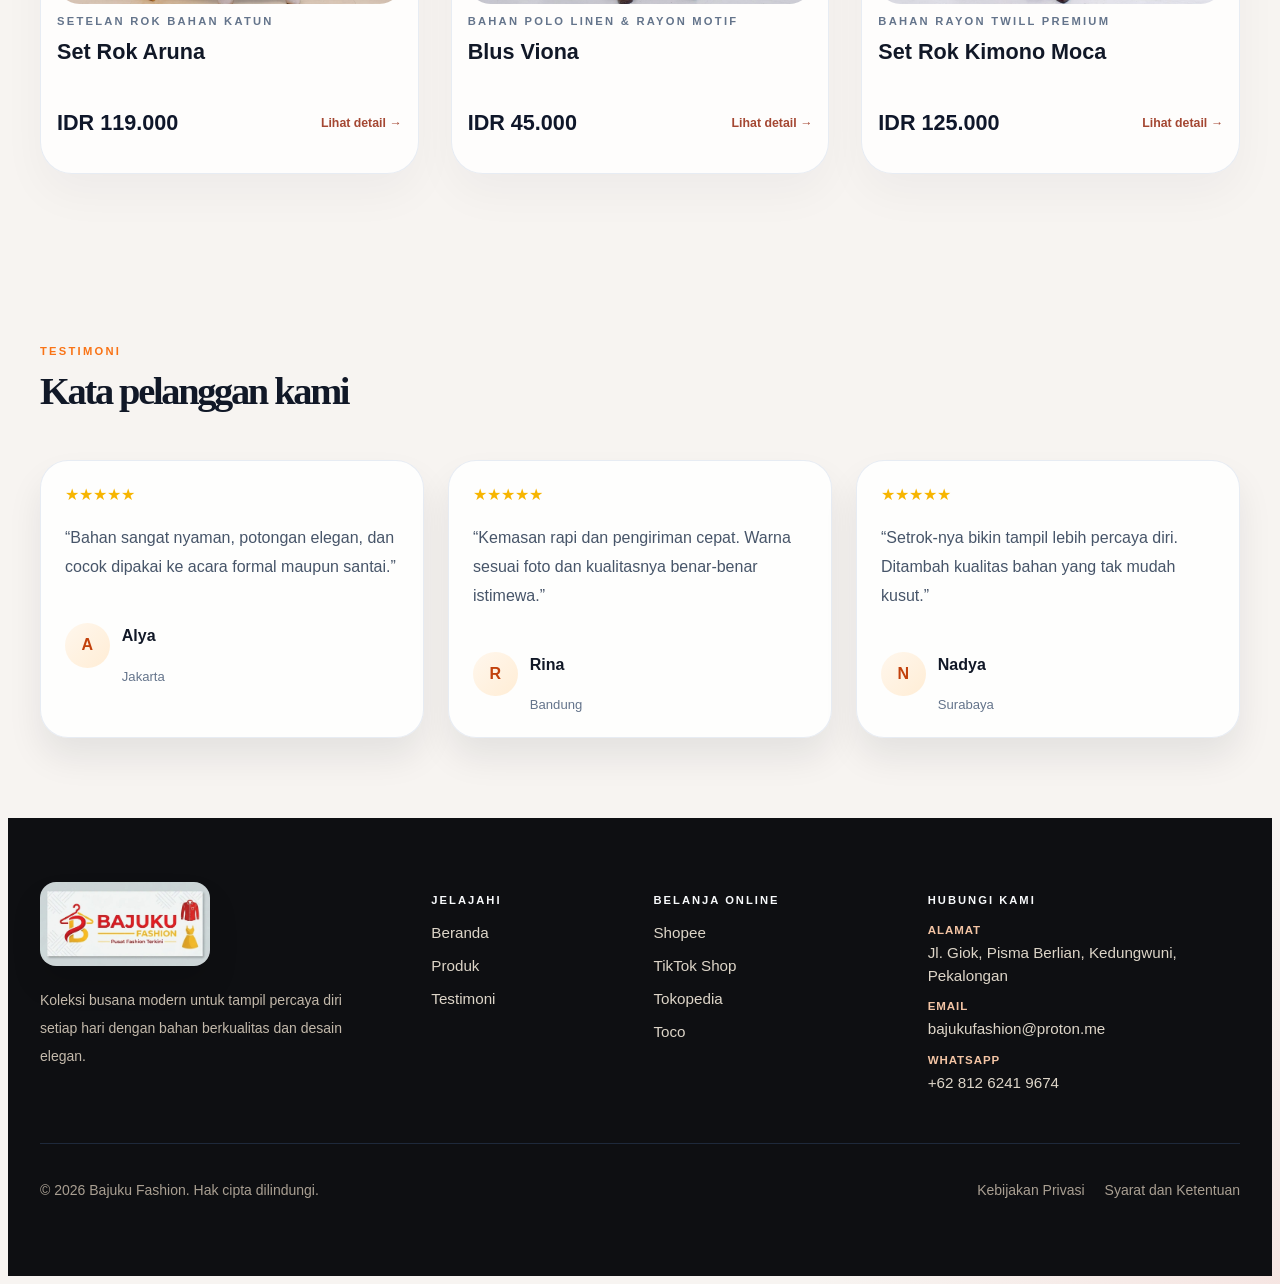
==== commit b1893b48: "v1.3.7" ====
--- a/index.html
+++ b/index.html
@@ -84,17 +84,46 @@
           </div>
 
           <div class="hero-visual reveal">
-            <div class="hero-card main-card">
-              <img src="assets/img/aruna-set-rok/aruna-set-rok-burgundy.avif" alt="Set Rok Aruna warna burgundy" loading="eager" fetchpriority="high" />
-            </div>
-            <div class="floating-tag tag-left">
-              <span>Terlaris</span>
-              <strong>Set Rok Aruna</strong>
-              <em>IDR 119.000</em>
-            </div>
-            <div class="floating-tag tag-right">
-              <span>Koleksi pilihan</span>
-              <strong>Koleksi 2026</strong>
+            <div class="hero-carousel" data-hero-carousel role="region" aria-label="Koleksi unggulan">
+              <a class="hero-slide is-active" href="viona.html" data-hero-slide aria-hidden="false">
+                <img src="assets/img/blus-atasan/blus-viona-DustyPink.avif" alt="Blus Viona warna dusty pink" loading="eager" fetchpriority="high" />
+                <span class="hero-slide-shade" aria-hidden="true"></span>
+                <span class="hero-slide-copy">
+                  <span class="hero-slide-kicker">Ringan, adem, dan penuh gaya</span>
+                  <strong class="hero-slide-title">Blus Viona</strong>
+                  <span class="hero-slide-description">Sentuhan polo linen dan rayon motif untuk hari-hari yang ingin terasa lebih istimewa.</span>
+                  <span class="hero-slide-bottom"><span class="hero-slide-price">IDR 45.000</span><span class="hero-slide-cta">Lihat koleksi <span aria-hidden="true">→</span></span></span>
+                </span>
+              </a>
+              <a class="hero-slide" href="aruna.html" data-hero-slide aria-hidden="true" tabindex="-1">
+                <img src="assets/img/aruna-set-rok/aruna-set-rok-burgundy.avif" alt="Set Rok Aruna warna burgundy" loading="lazy" />
+                <span class="hero-slide-shade" aria-hidden="true"></span>
+                <span class="hero-slide-copy">
+                  <span class="hero-slide-kicker">Anggun di setiap kesempatan</span>
+                  <strong class="hero-slide-title">Set Rok Aruna</strong>
+                  <span class="hero-slide-description">Tampil percaya diri dengan setelan nyaman yang jatuh cantik dan mudah dipadukan.</span>
+                  <span class="hero-slide-bottom"><span class="hero-slide-price">IDR 119.000</span><span class="hero-slide-cta">Lihat koleksi <span aria-hidden="true">→</span></span></span>
+                </span>
+              </a>
+              <a class="hero-slide" href="kimono.html" data-hero-slide aria-hidden="true" tabindex="-1">
+                <img src="assets/img/set-rok-kimono/set-rok-kimono-mocca1.avif" alt="Set Rok Kimono warna moca" loading="lazy" />
+                <span class="hero-slide-shade" aria-hidden="true"></span>
+                <span class="hero-slide-copy">
+                  <span class="hero-slide-kicker">Nyaman, cantik, effortless</span>
+                  <strong class="hero-slide-title">Set Rok Kimono</strong>
+                  <span class="hero-slide-description">Rayon twill adem dan potongan anggun untuk menemani momen santai maupun spesial.</span>
+                  <span class="hero-slide-bottom"><span class="hero-slide-price">IDR 125.000</span><span class="hero-slide-cta">Lihat koleksi <span aria-hidden="true">→</span></span></span>
+                </span>
+              </a>
+              <div class="hero-carousel-controls" aria-label="Kontrol slider">
+                <button type="button" data-hero-prev aria-label="Produk sebelumnya">←</button>
+                <div class="hero-carousel-dots" aria-label="Pilih produk">
+                  <button type="button" class="is-active" data-hero-dot="0" aria-label="Tampilkan Blus Viona" aria-current="true"></button>
+                  <button type="button" data-hero-dot="1" aria-label="Tampilkan Set Rok Aruna"></button>
+                  <button type="button" data-hero-dot="2" aria-label="Tampilkan Set Rok Kimono"></button>
+                </div>
+                <button type="button" data-hero-next aria-label="Produk berikutnya">→</button>
+              </div>
             </div>
           </div>
         </div>
--- a/style.css
+++ b/style.css
@@ -208,26 +208,167 @@
   min-height: 610px;
 }
 
-.hero-card {
+.hero-carousel {
   position: absolute;
+  inset: 30px 20px 20px 0;
   overflow: hidden;
   border-radius: 2rem;
   border: 1px solid rgba(255, 255, 255, 0.7);
-  background: rgba(255, 255, 255, 0.7);
-  box-shadow: 0 35px 90px rgba(15, 23, 42, 0.16);
-}
-
-.main-card {
-  right: 20px;
-  top: 30px;
-  width: min(100%, 560px);
-  height: 560px;
-}
-
-.main-card img {
+  background: #473a35;
+  box-shadow: 0 35px 90px rgba(15, 23, 42, 0.2);
+}
+
+.hero-slide {
+  position: absolute;
+  inset: 0;
+  display: block;
+  overflow: hidden;
+  color: #fff;
+  opacity: 0;
+  pointer-events: none;
+  transform: scale(1.045);
+  transition: opacity 1.1s ease, transform 7s cubic-bezier(0.2, 0.65, 0.3, 1);
+}
+
+.hero-slide.is-active {
+  z-index: 1;
+  opacity: 1;
+  pointer-events: auto;
+  transform: scale(1);
+}
+
+.hero-slide:focus-visible {
+  outline: 3px solid #fff;
+  outline-offset: -7px;
+}
+
+.hero-slide > img {
   width: 100%;
   height: 100%;
   object-fit: cover;
+  transition: transform 7s cubic-bezier(0.2, 0.65, 0.3, 1);
+}
+
+.hero-slide.is-active > img {
+  transform: scale(1.055);
+}
+
+.hero-slide-shade {
+  position: absolute;
+  inset: 20% 0 0;
+  background: linear-gradient(180deg, transparent 0%, rgba(21, 18, 17, 0.22) 35%, rgba(21, 18, 17, 0.86) 100%);
+}
+
+.hero-slide-copy {
+  position: absolute;
+  z-index: 1;
+  right: 2rem;
+  bottom: 2rem;
+  left: 2rem;
+  display: flex;
+  flex-direction: column;
+  align-items: flex-start;
+  gap: 0.65rem;
+  text-shadow: 0 1px 16px rgba(0, 0, 0, 0.18);
+}
+
+.hero-slide-kicker {
+  color: #f8d8b5;
+  font-size: 0.7rem;
+  font-weight: 800;
+  letter-spacing: 0.13em;
+  text-transform: uppercase;
+}
+
+.hero-slide-title {
+  font-family: Georgia, 'Times New Roman', serif;
+  font-size: 2.6rem;
+  font-weight: 700;
+  line-height: 1.08;
+}
+
+.hero-slide-description {
+  max-width: 27rem;
+  font-size: 0.9rem;
+  line-height: 1.55;
+}
+
+.hero-slide-bottom {
+  display: flex;
+  width: 100%;
+  align-items: center;
+  justify-content: space-between;
+  gap: 1rem;
+  margin-top: 0.25rem;
+}
+
+.hero-slide-price {
+  font-size: 1.05rem;
+  font-weight: 800;
+}
+
+.hero-slide-cta {
+  display: inline-flex;
+  align-items: center;
+  gap: 0.55rem;
+  font-size: 0.8rem;
+  font-weight: 800;
+}
+
+.hero-carousel-controls {
+  position: absolute;
+  z-index: 2;
+  top: 1.25rem;
+  right: 1.25rem;
+  display: flex;
+  align-items: center;
+  gap: 0.55rem;
+}
+
+.hero-carousel-controls > button {
+  display: grid;
+  width: 2.5rem;
+  height: 2.5rem;
+  place-items: center;
+  border: 1px solid rgba(255, 255, 255, 0.55);
+  border-radius: 50%;
+  background: rgba(34, 29, 27, 0.42);
+  color: #fff;
+  cursor: pointer;
+  backdrop-filter: blur(8px);
+  transition: background 0.2s ease, transform 0.2s ease;
+}
+
+.hero-carousel-controls > button:hover {
+  background: rgba(34, 29, 27, 0.78);
+  transform: scale(1.05);
+}
+
+.hero-carousel-dots {
+  display: flex;
+  align-items: center;
+  gap: 0.4rem;
+  padding: 0.65rem;
+  border: 1px solid rgba(255, 255, 255, 0.32);
+  border-radius: 999px;
+  background: rgba(34, 29, 27, 0.38);
+  backdrop-filter: blur(8px);
+}
+
+.hero-carousel-dots button {
+  width: 0.45rem;
+  height: 0.45rem;
+  padding: 0;
+  border: 0;
+  border-radius: 50%;
+  background: rgba(255, 255, 255, 0.55);
+  cursor: pointer;
+  transition: background 0.3s ease, transform 0.3s ease;
+}
+
+.hero-carousel-dots button.is-active {
+  background: #fff;
+  transform: scale(1.3);
 }
 
 .floating-tag {
@@ -1220,9 +1361,8 @@
     min-height: 520px;
   }
 
-  .main-card {
-    width: min(100%, 480px);
-    height: 500px;
+  .hero-carousel {
+    inset: 10px 0 10px;
   }
 }
 
@@ -1253,12 +1393,8 @@
     aspect-ratio: 1.1;
   }
 
-  .main-card {
-    right: 0;
-    left: 0;
-    margin: 0 auto;
-    width: min(100%, 440px);
-    height: 420px;
+  .hero-carousel {
+    inset: 0;
   }
 
   .tag-left {
@@ -1351,8 +1487,43 @@
     min-height: 390px;
   }
 
-  .main-card {
-    height: 330px;
+  .hero-carousel {
+    border-radius: 1.35rem;
+  }
+
+  .hero-slide-copy {
+    right: 1.15rem;
+    bottom: 1.25rem;
+    left: 1.15rem;
+    gap: 0.45rem;
+  }
+
+  .hero-slide-description {
+    font-size: 0.78rem;
+  }
+
+  .hero-slide-kicker {
+    font-size: 0.58rem;
+  }
+
+  .hero-slide-title {
+    font-size: 1.75rem;
+  }
+
+  .hero-carousel-controls {
+    top: 0.8rem;
+    right: 0.8rem;
+    gap: 0.35rem;
+  }
+
+  .hero-carousel-controls > button {
+    width: 2.15rem;
+    height: 2.15rem;
+  }
+
+  .hero-carousel-dots {
+    gap: 0.3rem;
+    padding: 0.55rem;
   }
 
   .tag-left,
@@ -1374,6 +1545,10 @@
 @media (prefers-reduced-motion: reduce) {
   html { scroll-behavior: auto; }
   *, *::before, *::after { transition-duration: 0.01ms !important; }
+  .hero-slide,
+  .hero-slide > img,
+  .hero-carousel-controls > button,
+  .hero-carousel-dots button { transition: none; }
 }
 
 /* Static utility styles keep the layout available without a runtime CSS CDN. */
